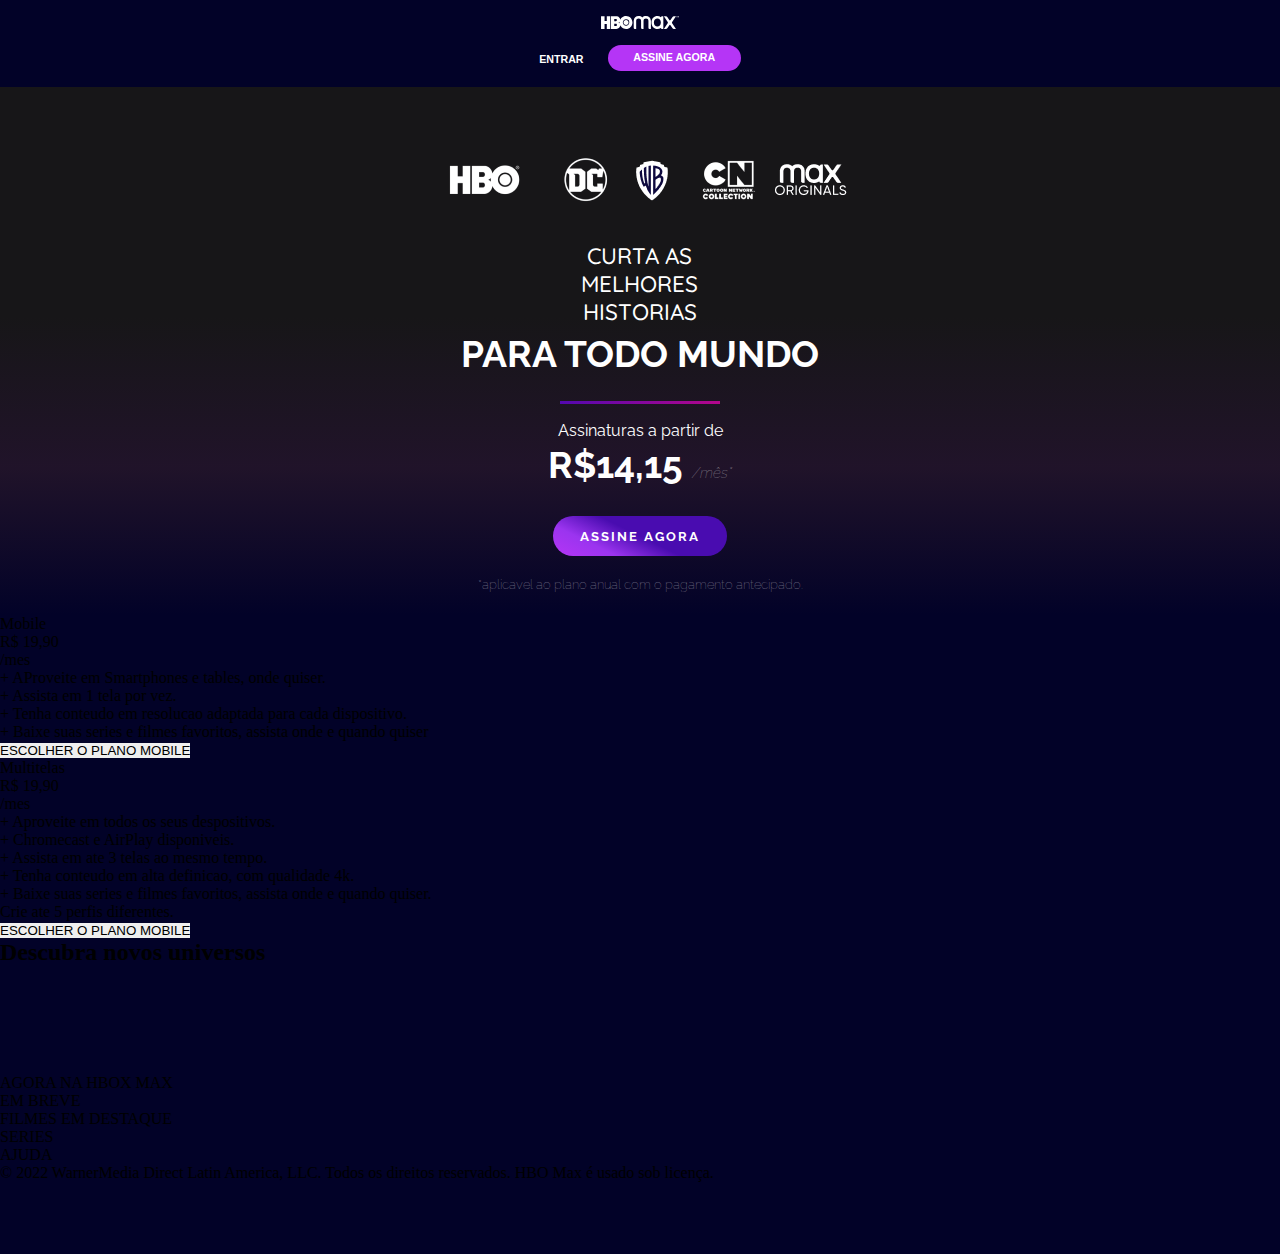
==== index.html @ 8b98d202 "add main style" ====
<!DOCTYPE html>
<html lang="en">

<head>
    <meta charset="UTF-8">
    <meta name="viewport" content="width=device-width, initial-scale=1.0">
    <title>MAX</title>
    <link rel="shortcut icon" href="assets/images/hbo-logo.svg" type="image/x-icon">
    <link rel="stylesheet" href="assets/styles/styles.css">
</head>

<body>
    <header>
        
        <img src="assets/images/hbo-logo.svg" alt="">
        
        <nav>
            <button id="btn-entrar"><a href="login.html">ENTRAR</a></button>
            <button id="btn-assine-agora"><a href="#">ASSINE AGORA</a></button>
        </nav>
    </header>
    <main>
        <section id="section-one">
            <nav>
                <ul>
                    <li><img src="assets/images/hbo.png" alt="hbo logo"></li>
                    <li><img src="assets/images/dc-logo.png" alt="dc logo"></li>
                    <li><img src="assets/images/wb.png" alt="warner bros logo" id="wb_logo"></li>
                    <li><img src="assets/images/cartoon-network_neutral.png" alt="carton network logo"></li>
                    <li><img src="assets/images/max_originals.png" alt="max originals logo"></li>
                </ul>
            </nav>

            <h3>CURTA AS MELHORES HISTORIAS</h3>
            <h2>PARA TODO MUNDO</h2>

            <div id="divisoria"></div>

            <p>Assinaturas a partir de</p>
            <h2>R$14,15 <span>/mês*</span></h2>

            <button>ASSINE AGORA</button>

            <p id="text-aplicavel">
                *aplicavel ao plano anual com o pagamento
                antecipado.
            </p>
        </section>


    </main>


    <section>
        <div>
            <div>
                <p>Mobile</p>
                <p>R$ 19,90 </p>
                <p>/mes</p>
            </div>

            <ul>
                <li>+ AProveite em Smartphones e tables, onde
                    quiser.
                </li>

                <li>
                    + Assista em 1 tela por vez.
                </li>

                <li>
                    + Tenha conteudo em resolucao adaptada
                    para cada dispositivo.
                </li>

                <li>
                    + Baixe suas series e filmes favoritos, assista
                    onde e quando quiser
                </li>
            </ul>

            <button>ESCOLHER O PLANO MOBILE</button>
        </div>

        <div>
            <div>
                <p>Multitelas</p>
                <p>R$ 19,90 </p>
                <p>/mes</p>
            </div>

            <ul>
                <li>
                    + Aproveite em todos os seus despositivos.
                </li>

                <li>
                    + Chromecast e AirPlay disponiveis.
                </li>

                <li>
                    + Assista em ate 3 telas ao mesmo tempo.
                </li>

                <li>
                    + Tenha conteudo em alta definicao, com
                    qualidade 4k.
                </li>

                <li>
                    + Baixe suas series e filmes favoritos, assista
                    onde e quando quiser.
                </li>

                <li>
                    Crie ate 5 perfis diferentes.
                </li>
            </ul>

            <button>ESCOLHER O PLANO MOBILE</button>
        </div>
    </section>

    <section>
        <h2>Descubra novos universos</h2>

        <div>
            <div>
                <img src="" alt="">
            </div>

            <div>
                <img src="" alt="">
            </div>

            <div>
                <img src="" alt="">
            </div>

            <div>
                <img src="" alt="">
            </div>

            <div>
                <img src="" alt="">
            </div>

            <div>
                <img src="" alt="">
            </div>
        </div>
    </section>

    <footer>
        <nav>
            <ul>
                <li>AGORA NA HBOX MAX</li>
                <li>EM BREVE</li>
                <li>FILMES EM DESTAQUE</li>
                <li>SERIES</li>
                <li>AJUDA</li>
            </ul>
        </nav>

        <p>© 2022 WarnerMedia Direct Latin America, LLC. Todos os direitos
            reservados. HBO Max é usado sob licença.</p>

        <nav>
            <ul>
                <li><img src="" alt=""></li>
                <li><img src="" alt=""></li>
                <li><img src="" alt=""></li>
                <li><img src="" alt=""></li>
            </ul>
        </nav>
    </footer>
</body>

</html>
---- assets/styles/styles.css ----
@import url("https://fonts.googleapis.com/css2?family=Raleway:wght@300;400;500;600;700&display=swap");
@import url("https://fonts.googleapis.com/css2?family=Quicksand:wght@300;400;700&display=swap");



*{
    margin: 0;
    padding: 0;
    border: 0;
}

body{
    background-color: #020228;
}

header{
    font-family: Arial, Helvetica, sans-serif;
    display: flex;
    flex-direction: column;
    background-color: #020228;
    align-items: center;
    padding: 1em;
    gap: 1em;
}

header nav{
    display: flex;
    flex-direction: row wrap;
    gap: 1.5em;
}

header img{
    height: 0.8em;
}

header nav #btn-entrar{
    background-color: transparent;
}

main{
    display: flex;
    flex-direction: column;
    background-color: #171618;

}
#section-one{
    text-align: center;
    margin-top: 2em;
    display: flex;
    flex-direction: column;
    background: linear-gradient(#171618  40%, #53048728, #020228);
    padding: 1em;
    color: white;
    gap: 0.1em;
}


#section-one nav ul{
    padding: 1em;
    display: flex;
    flex-direction: row;
    align-items: center;
    flex-wrap: wrap;
    justify-content: center;
    list-style-type: none;
}
 

#btn-assine-agora{
    display: flex;
    justify-content: center;
    background-color: #b535f6;
    padding: 0.5em;
    border-radius: 25px;
    cursor: pointer;
    width: 10em;
    height: 2em;
    transition:0.5s;
}

#btn-entrar a, #btn-assine-agora a{
    font-weight: 600;
    color: white;
    text-decoration: none;
    font-size: 0.8em;
}


#section-one h3{
    margin: 0.5em auto;
    font-family: "Quicksand", sans-serif;
    font-weight: 500;
    font-size: 1.4em;
    width: 6em;  
}

#section-one h2{
    font-family: "Raleway", sans-serif;
    font-size: 2.3em;
    position: relative;
    top: -0.2em;
}

#section-one #divisoria{
    background: linear-gradient(to right, rgb(83, 8, 175), rgb(180, 6, 139));
    width: 10em;
    text-align: center;
    margin: 1em auto;
    height: 0.2em;
}

#section-one p{
    font-family: "Raleway", sans-serif;
    margin-bottom: 0.5em;
}

#section-one h2 span{
    font-style: italic;
    font-size: 0.4em;
    font-family: "Raleway", sans-serif;
    font-weight: 100;
    color: rgba(255, 255, 255, 0.525);
}

#section-one button{
    font-family: "Raleway", sans-serif;
    margin: 1.5em auto;
    width: 13em;
    height: 3em;
    border-radius: 25px;
    color: white;
    background: linear-gradient(
        26deg,
        #b535f6,
        #9b34ef,
        #490cb0 50% 
        
    );
    font-weight: 700;
    letter-spacing: 2px;
}

#section-one #text-aplicavel{
    font-size: 0.8em;
    font-family: "Raleway", sans-serif;
    font-weight: 100;
    color: rgba(255, 255, 255, 0.525);
}

#wb_logo{
    margin-right: 1em;
}

#btn-assine-agora:hover{
    background-color: #602a7b;
}
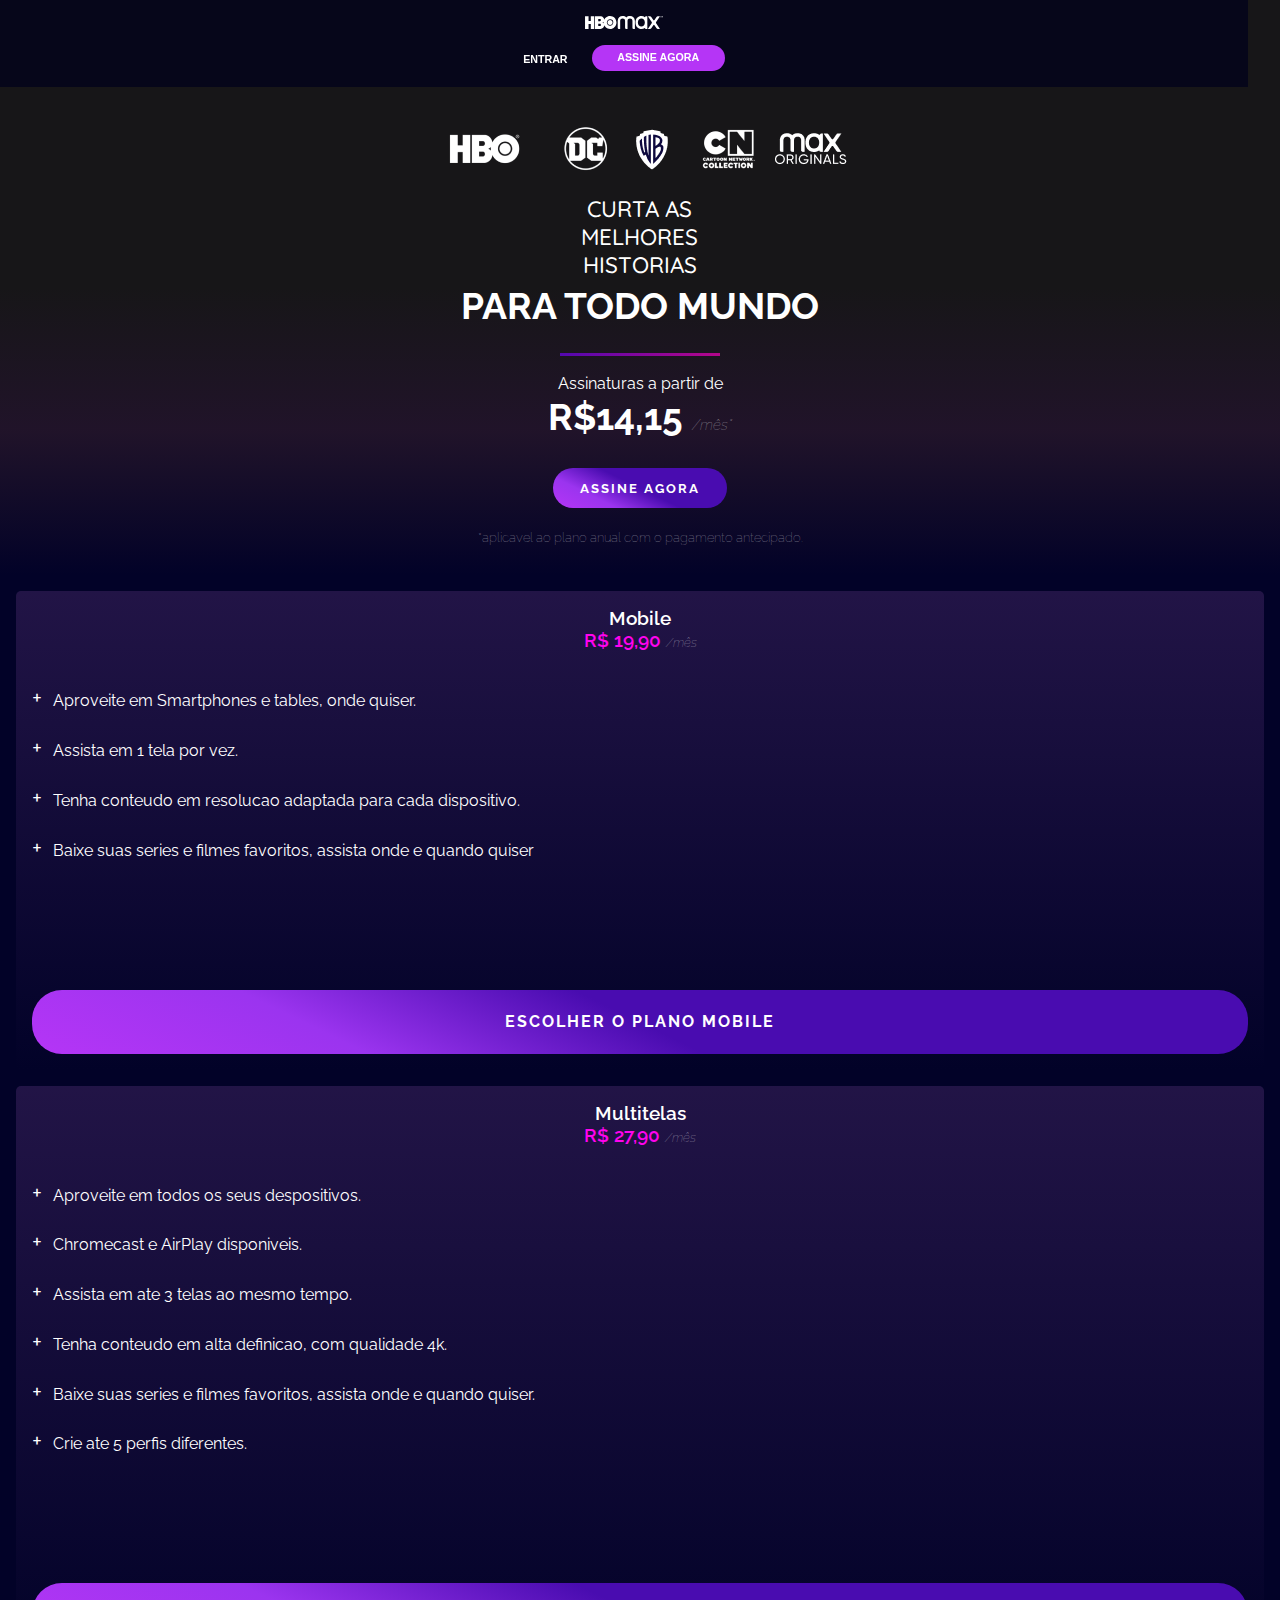
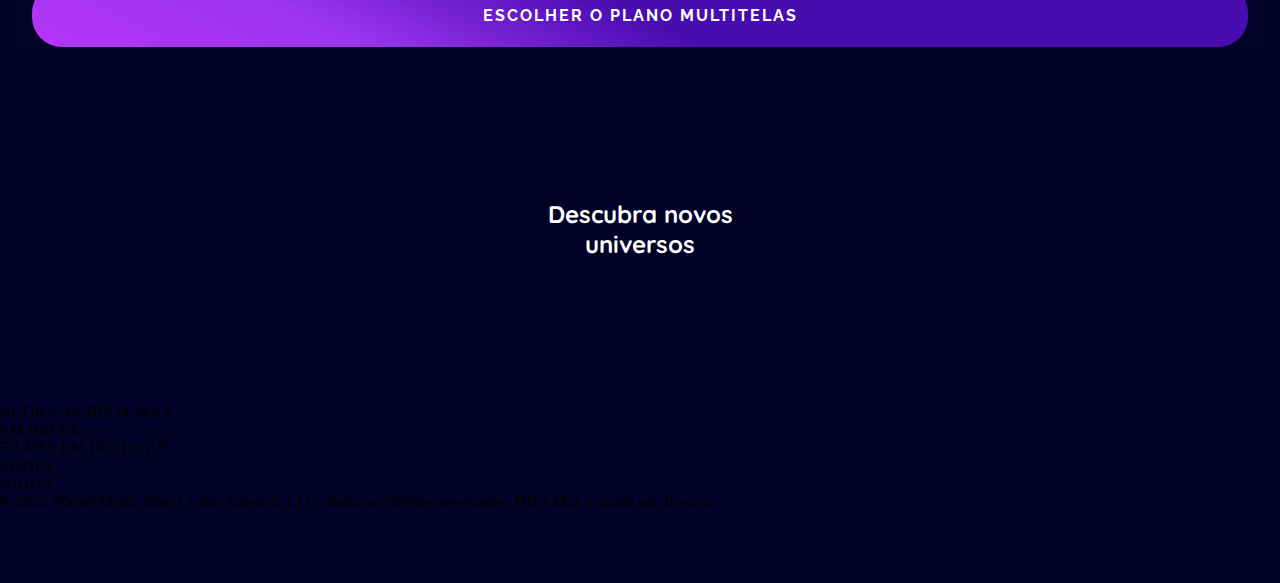
==== commit 0ee42d5e: "add price cards" ====
--- a/index.html
+++ b/index.html
@@ -51,30 +51,29 @@
     </main>
 
 
-    <section>
-        <div>
-            <div>
+    <section id="card-section">
+        <div id="card-one">
+            <div id="card-one-price">
                 <p>Mobile</p>
-                <p>R$ 19,90 </p>
-                <p>/mes</p>
+                <p id="price">R$ 19,90 <span>/mês</span></p>
             </div>
 
             <ul>
-                <li>+ AProveite em Smartphones e tables, onde
+                <li><span id="plus">+</span> Aproveite em Smartphones e tables, onde
                     quiser.
                 </li>
 
                 <li>
-                    + Assista em 1 tela por vez.
+                    <span id="plus">+</span> Assista em 1 tela por vez.
                 </li>
 
                 <li>
-                    + Tenha conteudo em resolucao adaptada
+                    <span id="plus">+</span> Tenha conteudo em resolucao adaptada
                     para cada dispositivo.
                 </li>
 
                 <li>
-                    + Baixe suas series e filmes favoritos, assista
+                    <span id="plus">+</span> Baixe suas series e filmes favoritos, assista
                     onde e quando quiser
                 </li>
             </ul>
@@ -82,46 +81,45 @@
             <button>ESCOLHER O PLANO MOBILE</button>
         </div>
 
-        <div>
-            <div>
+        <div id="card-one">
+            <div id="card-one-price">
                 <p>Multitelas</p>
-                <p>R$ 19,90 </p>
-                <p>/mes</p>
+                <p id="price">R$ 27,90 <span>/mês</span></p>
             </div>
 
             <ul>
                 <li>
-                    + Aproveite em todos os seus despositivos.
+                    <span id="plus">+</span> Aproveite em todos os seus despositivos.
                 </li>
 
                 <li>
-                    + Chromecast e AirPlay disponiveis.
+                    <span id="plus">+</span> Chromecast e AirPlay disponiveis.
                 </li>
 
                 <li>
-                    + Assista em ate 3 telas ao mesmo tempo.
+                    <span id="plus">+</span> Assista em ate 3 telas ao mesmo tempo.
                 </li>
 
                 <li>
-                    + Tenha conteudo em alta definicao, com
+                    <span id="plus">+</span> Tenha conteudo em alta definicao, com
                     qualidade 4k.
                 </li>
 
                 <li>
-                    + Baixe suas series e filmes favoritos, assista
+                    <span id="plus">+</span> Baixe suas series e filmes favoritos, assista
                     onde e quando quiser.
                 </li>
 
                 <li>
-                    Crie ate 5 perfis diferentes.
+                    <span id="plus">+</span> Crie ate 5 perfis diferentes.
                 </li>
             </ul>
 
-            <button>ESCOLHER O PLANO MOBILE</button>
+            <button>ESCOLHER O PLANO MULTITELAS</button>
         </div>
     </section>
 
-    <section>
+    <section id="new-universes">
         <h2>Descubra novos universos</h2>
 
         <div>
--- a/assets/styles/styles.css
+++ b/assets/styles/styles.css
@@ -17,10 +17,13 @@
     font-family: Arial, Helvetica, sans-serif;
     display: flex;
     flex-direction: column;
-    background-color: #020228;
+    background-color: #02021bcf;
     align-items: center;
     padding: 1em;
     gap: 1em;
+    position: fixed;
+    width: 95vw;
+    z-index: 10;
 }
 
 header nav{
@@ -45,24 +48,60 @@
 }
 #section-one{
     text-align: center;
-    margin-top: 2em;
+    margin-top: 6em;
     display: flex;
     flex-direction: column;
     background: linear-gradient(#171618  40%, #53048728, #020228);
-    padding: 1em;
+    padding: 1.5em;
     color: white;
     gap: 0.1em;
 }
 
 
 #section-one nav ul{
-    padding: 1em;
     display: flex;
     flex-direction: row;
     align-items: center;
     flex-wrap: wrap;
     justify-content: center;
     list-style-type: none;
+}
+
+#card-one{
+    border-radius: 5px;
+    background: linear-gradient(to bottom, #2e1b52b8 ,#020228);
+    margin: 1em 1em;
+    font-family: "Raleway", sans-serif;
+    display: flex;
+    flex-direction: column;
+    color: white;
+    padding: 1em;
+}
+
+#card-one ul{
+    margin: 2em 0em;
+    list-style-type: none;
+    display: flex;
+    flex-direction: column;
+    gap: 1.3em;
+    font-weight: 400;
+}
+
+#card-one-price{
+    display: flex;
+    flex-direction: column;
+    justify-content: center;
+    margin: 0em auto;
+    text-align: center;
+}
+
+#new-universes{
+    margin-top: 4em;
+    display: flex;
+    flex-direction: column;
+    text-align: center;
+    font-family: "Quicksand", sans-serif;
+    color: white;
 }
  
 
@@ -99,6 +138,7 @@
     font-size: 2.3em;
     position: relative;
     top: -0.2em;
+    
 }
 
 #section-one #divisoria{
@@ -155,4 +195,51 @@
     background-color: #602a7b;
 }
 
-
+#card-one-price p{
+    font-weight: 600;
+    font-size: 1.2em;
+}
+
+#card-one-price #price{
+    color: rgb(255, 3, 238);
+    font-size: 1.2em;
+}
+
+#card-one-price p span{
+    font-style: italic;
+    font-size: 0.7em;
+    font-family: "Raleway", sans-serif;
+    font-weight: 100;
+    color: rgba(255, 255, 255, 0.525);
+}
+
+#plus{
+    font-size: 1.5em;
+    margin-right: 0.3em;
+}
+
+#card-one button{
+    margin-top: 6em;
+    height: 4em;
+    border-radius: 30px;
+    font-family: "Raleway", sans-serif;
+    color: white;
+    font-size: 1em;
+    letter-spacing: 2px;
+    font-weight: 700;
+    background: linear-gradient(
+        26deg,
+        #b535f6,
+        #9b34ef,
+        #490cb0 50% 
+        
+    );
+
+    cursor: pointer;
+}
+
+#new-universes h2{
+    width: 10em;
+    margin: 3em auto 1em auto;
+}
+
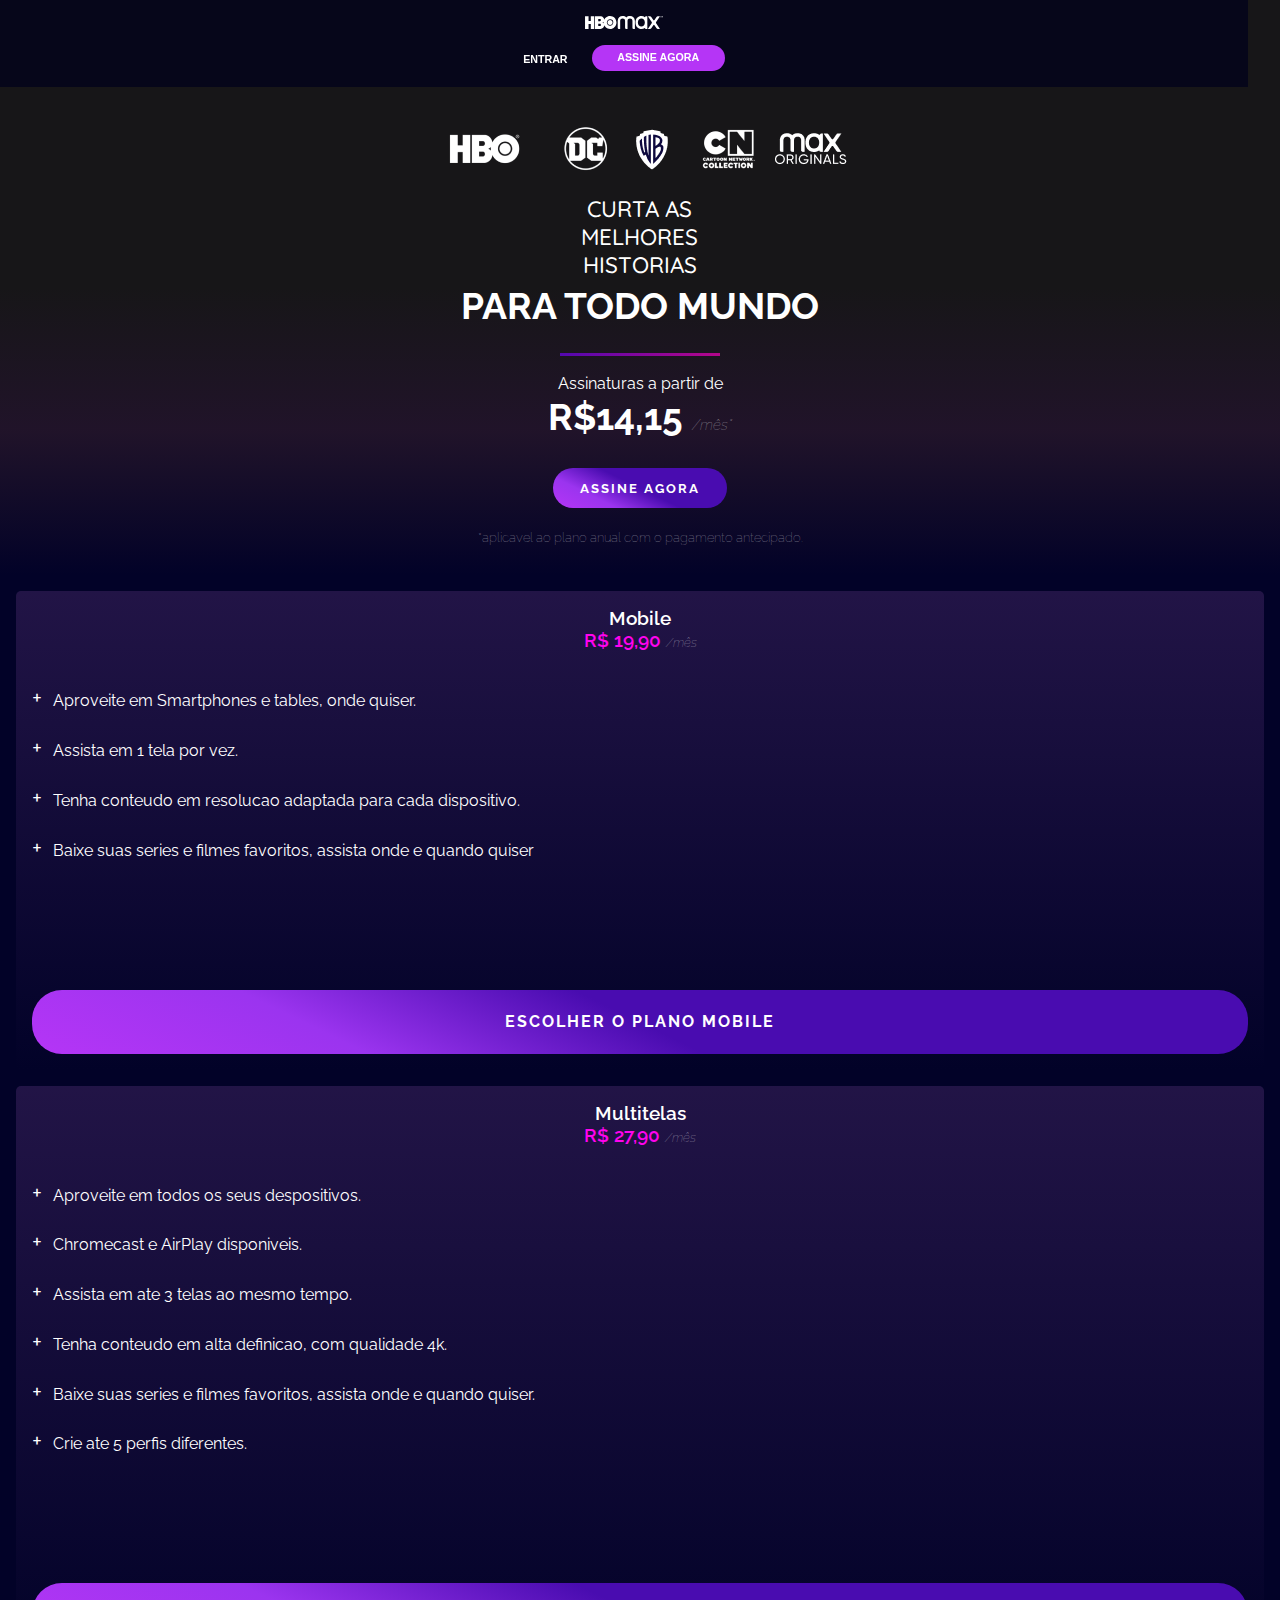
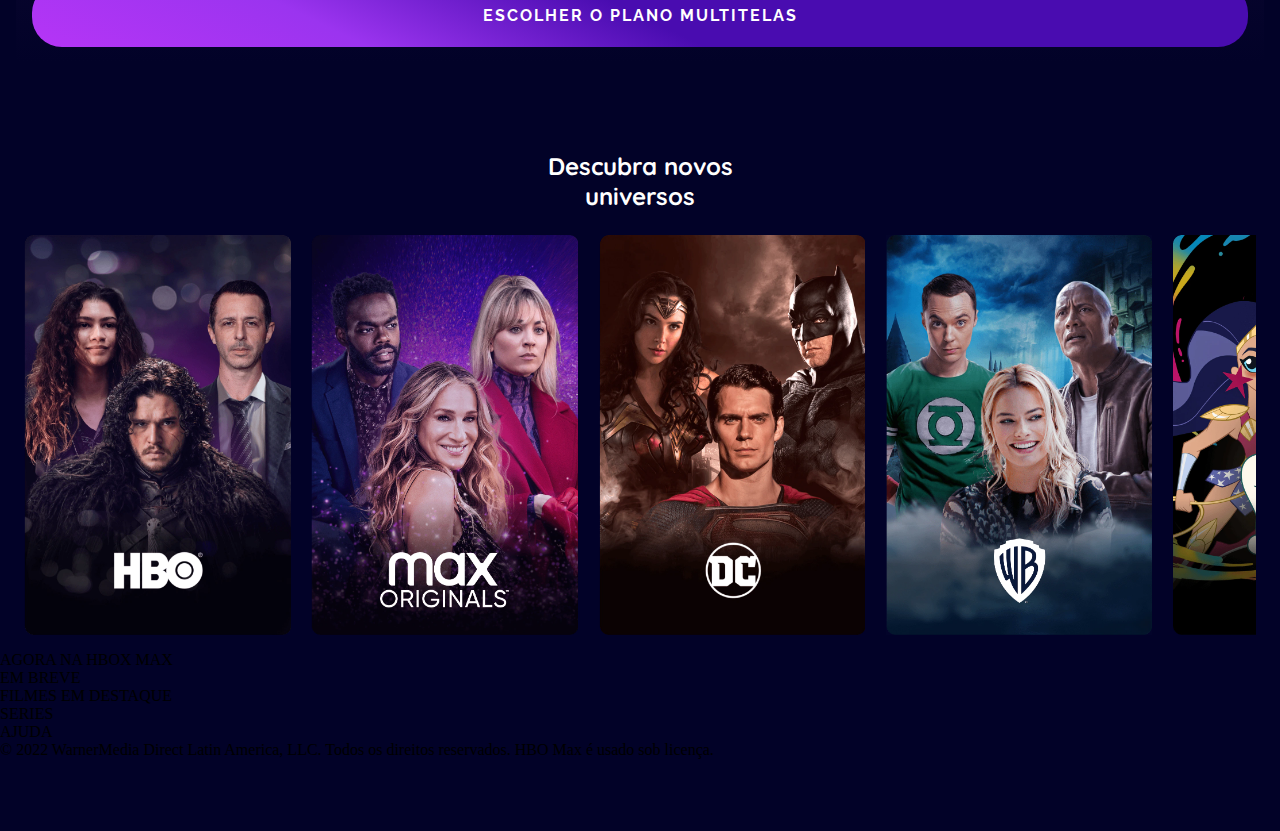
==== commit 41fa533c: "add carousel" ====
--- a/index.html
+++ b/index.html
@@ -122,30 +122,20 @@
     <section id="new-universes">
         <h2>Descubra novos universos</h2>
 
-        <div>
-            <div>
-                <img src="" alt="">
-            </div>
-
-            <div>
-                <img src="" alt="">
-            </div>
-
-            <div>
-                <img src="" alt="">
-            </div>
-
-            <div>
-                <img src="" alt="">
-            </div>
-
-            <div>
-                <img src="" alt="">
-            </div>
-
-            <div>
-                <img src="" alt="">
-            </div>
+        <div id="new-universes-cards">
+        
+                <img src="assets/images/hbo-default_0.webp" alt="">
+        
+                <img src="assets/images/MAX-Default.webp" alt="">
+            
+                <img src="assets/images/DC_Default.webp" alt="">
+            
+                <img src="assets/images/WB-Default.webp" alt="">
+        
+                <img src="assets/images/CN-Default.webp" alt="">
+            
+                <img src="assets/images/UCL-Default.webp" alt="">
+            
         </div>
     </section>
 
--- a/assets/styles/styles.css
+++ b/assets/styles/styles.css
@@ -102,8 +102,29 @@
     text-align: center;
     font-family: "Quicksand", sans-serif;
     color: white;
+    margin: 1em auto;
+    flex-wrap: nowrap;
 }
  
+#new-universes-cards{
+    display: flex;
+    flex-direction: row;
+    flex-wrap: nowrap;
+    align-items: center;
+    align-content: center;
+    gap: 1.3em;
+    overflow: scroll;
+    animation: 35s slide infinite linear;
+    margin-left: 1.5em;
+    margin-right: 1.5em;
+    
+}
+
+
+#new-universes-cards img{
+    height: 25em;
+    
+}
 
 #btn-assine-agora{
     display: flex;
@@ -243,3 +264,17 @@
     margin: 3em auto 1em auto;
 }
 
+#new-universes-cards::-webkit-scrollbar{
+    
+}
+
+@keyframes scrolling{
+    0% {
+        transform: translateX(0);
+
+    }
+
+    100%{
+        transform: translateX(-100%);
+    }
+}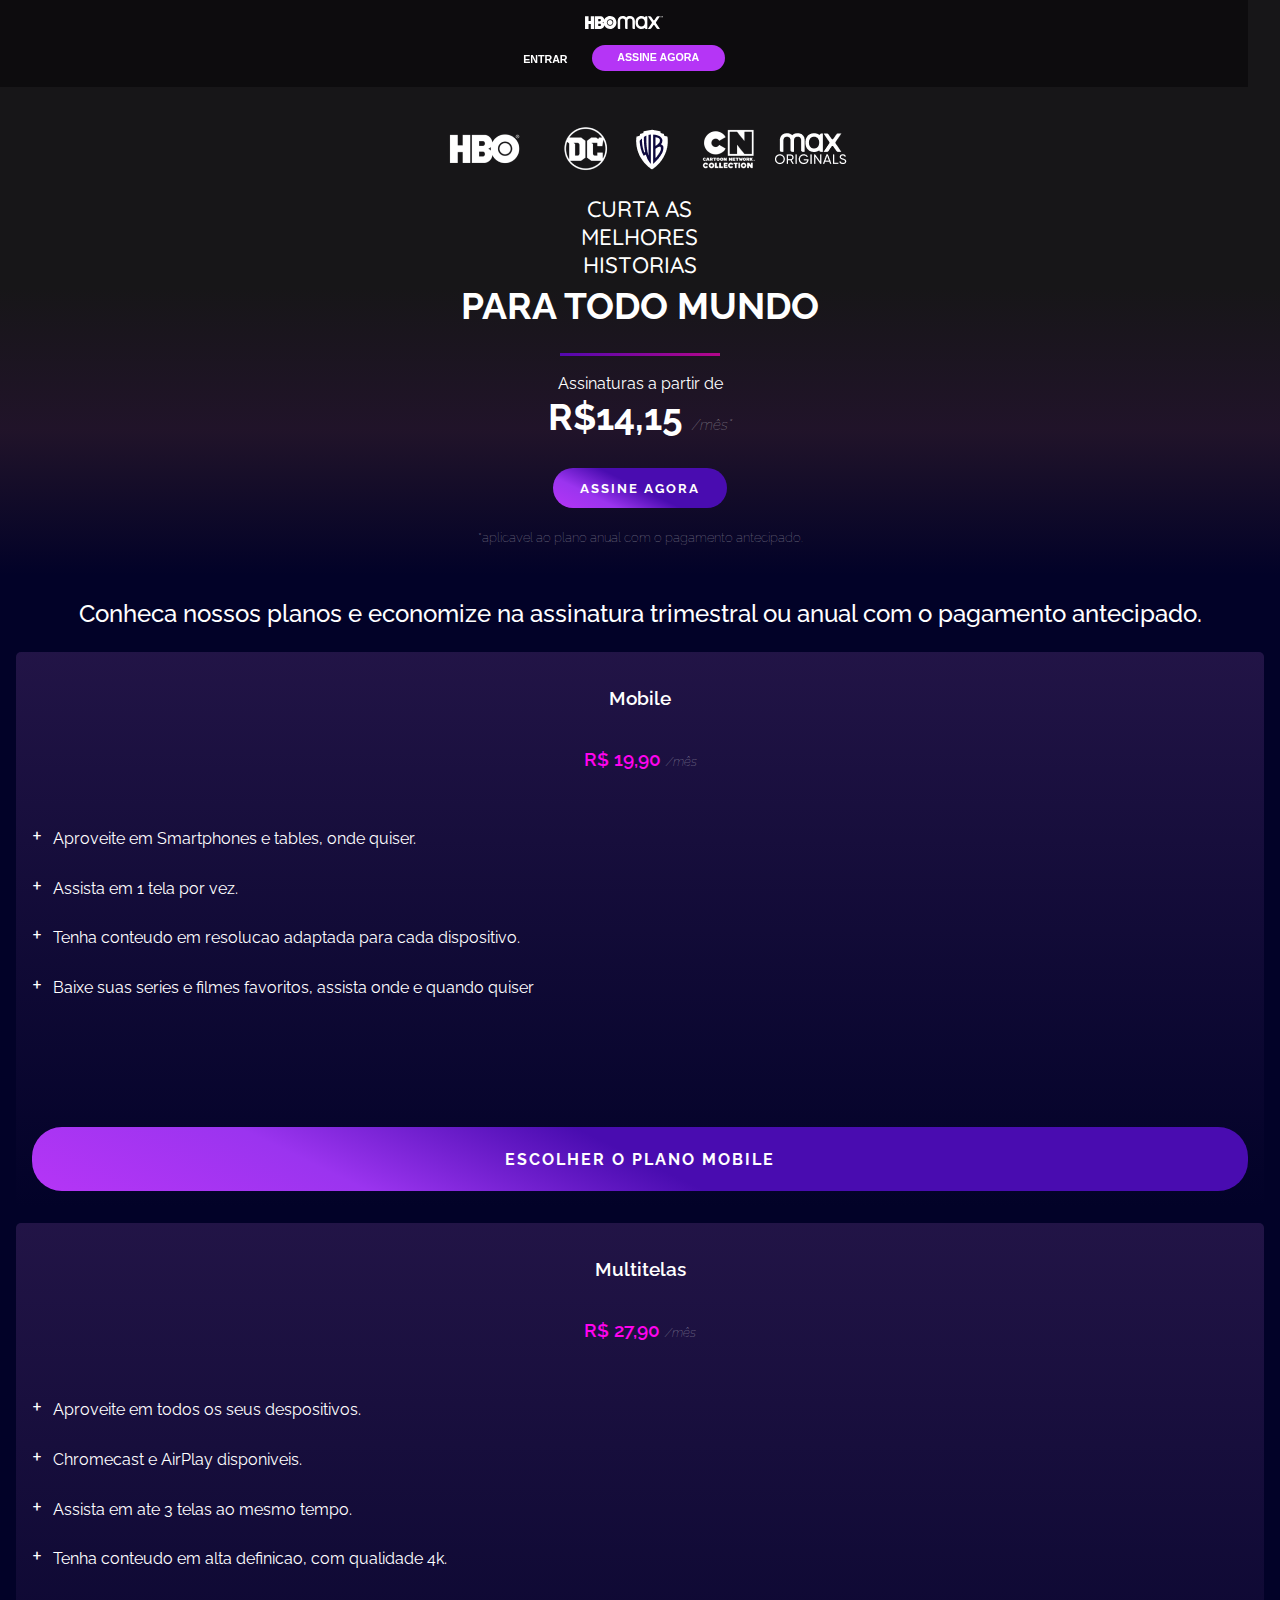
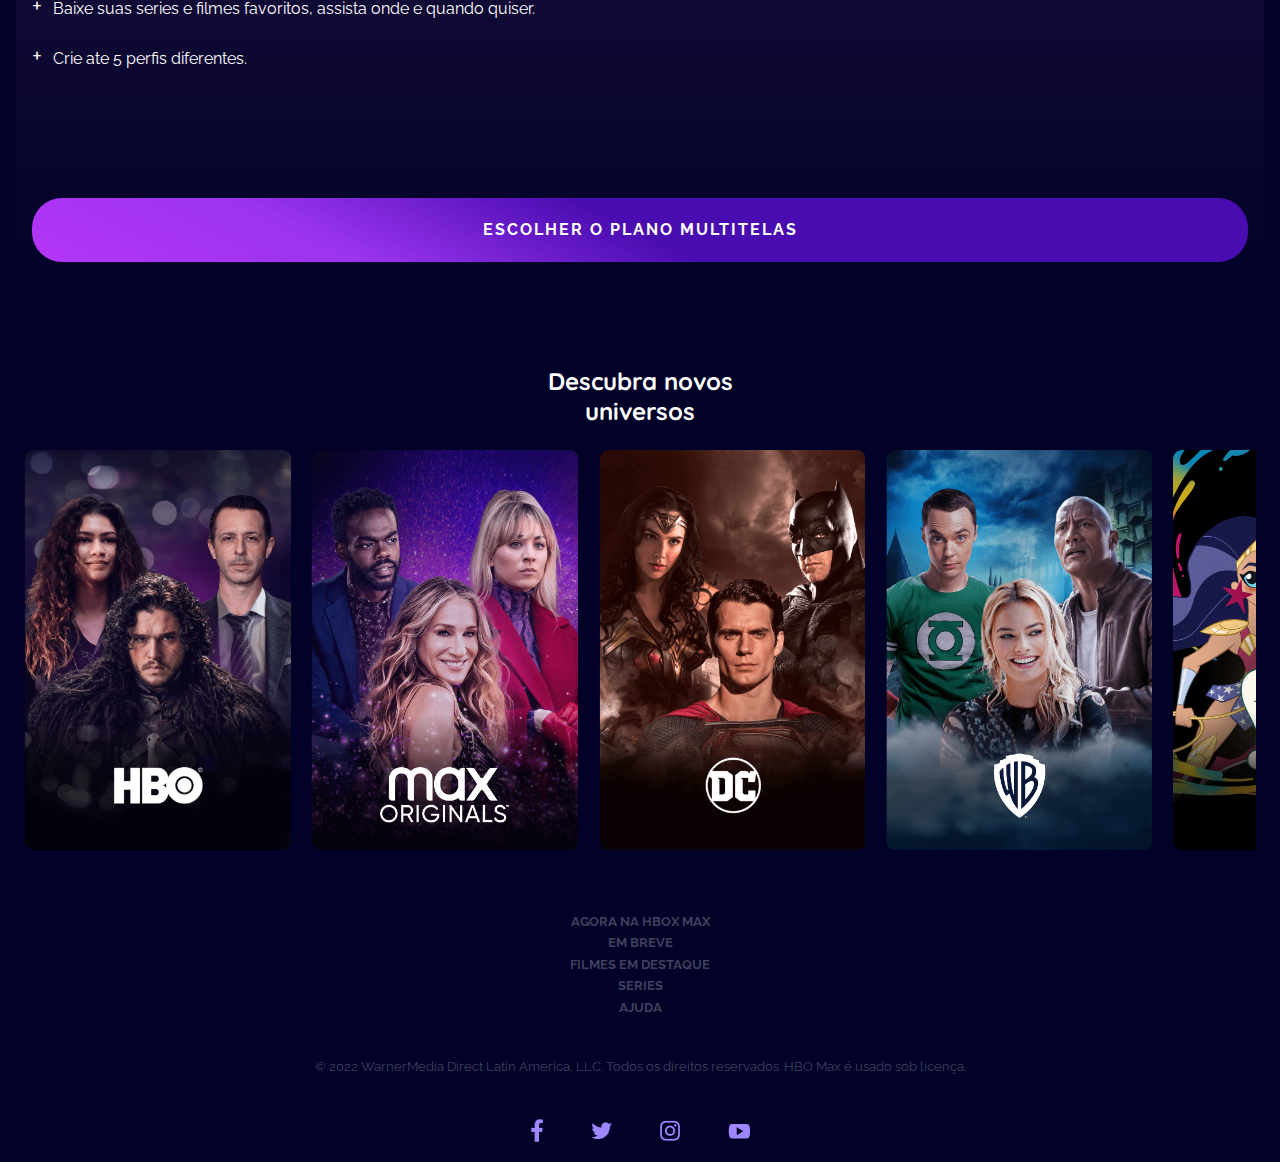
==== commit 7ea2efa4: "mobile first design" ====
--- a/index.html
+++ b/index.html
@@ -52,6 +52,11 @@
 
 
     <section id="card-section">
+
+        <p>Conheca nossos planos e economize na assinatura trimestral ou anual
+            com o pagamento antecipado.
+        </p>
+
         <div id="card-one">
             <div id="card-one-price">
                 <p>Mobile</p>
@@ -80,6 +85,7 @@
 
             <button>ESCOLHER O PLANO MOBILE</button>
         </div>
+
 
         <div id="card-one">
             <div id="card-one-price">
@@ -140,7 +146,7 @@
     </section>
 
     <footer>
-        <nav>
+        <nav id="nav1">
             <ul>
                 <li>AGORA NA HBOX MAX</li>
                 <li>EM BREVE</li>
@@ -153,12 +159,12 @@
         <p>© 2022 WarnerMedia Direct Latin America, LLC. Todos os direitos
             reservados. HBO Max é usado sob licença.</p>
 
-        <nav>
+        <nav id="nav2">
             <ul>
-                <li><img src="" alt=""></li>
-                <li><img src="" alt=""></li>
-                <li><img src="" alt=""></li>
-                <li><img src="" alt=""></li>
+                <li><img src="assets/images/fb_0.png" alt=""></li>
+                <li><img src="assets/images/twitter_0.png" alt=""></li>
+                <li><img src="assets/images/instagram_0.png" alt=""></li>
+                <li><img src="assets/images/youtube_0.png" alt=""></li>
             </ul>
         </nav>
     </footer>
--- a/assets/styles/styles.css
+++ b/assets/styles/styles.css
@@ -17,7 +17,7 @@
     font-family: Arial, Helvetica, sans-serif;
     display: flex;
     flex-direction: column;
-    background-color: #02021bcf;
+    background-color: #00000069;
     align-items: center;
     padding: 1em;
     gap: 1em;
@@ -114,10 +114,51 @@
     align-content: center;
     gap: 1.3em;
     overflow: scroll;
+    overflow-y: hidden;
     animation: 35s slide infinite linear;
     margin-left: 1.5em;
     margin-right: 1.5em;
-    
+
+}
+
+footer{
+    margin-top: 4em;
+    color: white;
+    font-family: "Raleway", sans-serif;
+    display: flex;
+    flex-direction: column;
+    gap: 2em;
+}
+
+footer #nav1 ul{
+    display: flex;
+    flex-direction: column;
+    align-items: center;
+    list-style-type: none;
+    font-size: 0.8em;
+    color: rgba(255, 255, 255, 0.256);
+    font-weight: 700;
+    gap: 0.5em;
+}
+
+footer #nav2 ul{
+    display: flex;
+    flex-direction: row;
+
+    list-style-type: none;
+    gap: 3em;
+    align-items: center;
+    justify-content: center;
+    margin-bottom: 1em;
+
+}
+
+
+footer p{
+    font-size: 0.8em;
+    color: rgba(255, 255, 255, 0.256);
+    text-align: center;
+    margin: 1em 1em;
 }
 
 
@@ -199,6 +240,8 @@
     );
     font-weight: 700;
     letter-spacing: 2px;
+
+    animation: wiggle 2.5s infinite;
 }
 
 #section-one #text-aplicavel{
@@ -214,6 +257,15 @@
 
 #btn-assine-agora:hover{
     background-color: #602a7b;
+}
+
+#card-section p{
+    color: white;
+    font-family: "Raleway", sans-serif;
+    font-size: 1.5em;
+    margin: 1em 1em;
+    font-weight: 500;
+    text-align: center;
 }
 
 #card-one-price p{
@@ -257,24 +309,56 @@
     );
 
     cursor: pointer;
-}
+
+}
+
 
 #new-universes h2{
     width: 10em;
     margin: 3em auto 1em auto;
 }
 
-#new-universes-cards::-webkit-scrollbar{
+#new-universes-cards::-webkit-scrollbar {
+    width: 8px; 
+    height: 12px; 
+}
+
+#new-universes-cards::-webkit-scrollbar-thumb {
+    background-color: #b535f6; 
+    border-radius: 10px; 
+}
+
+@keyframes wiggle{
+    0%{
+        transform: rotate(0);
+    }
+
+    10%{
+        transform: rotate(10deg);
+    }
+
+    15%{
+        transform: rotate(-10deg);
+    }
+
+    20%{
+        transform: rotate(10deg);
     
-}
-
-@keyframes scrolling{
-    0% {
-        transform: translateX(0);
-
-    }
-
-    100%{
-        transform: translateX(-100%);
+    }
+
+    25%{
+        transform: rotate(-10deg);
+    }
+
+    30%{
+        transform: rotate(10deg);
+    }
+
+    35%{
+        transform: rotate(-10deg);
+    }
+
+    40%, 100%{
+        transform: rotate(0);
     }
 }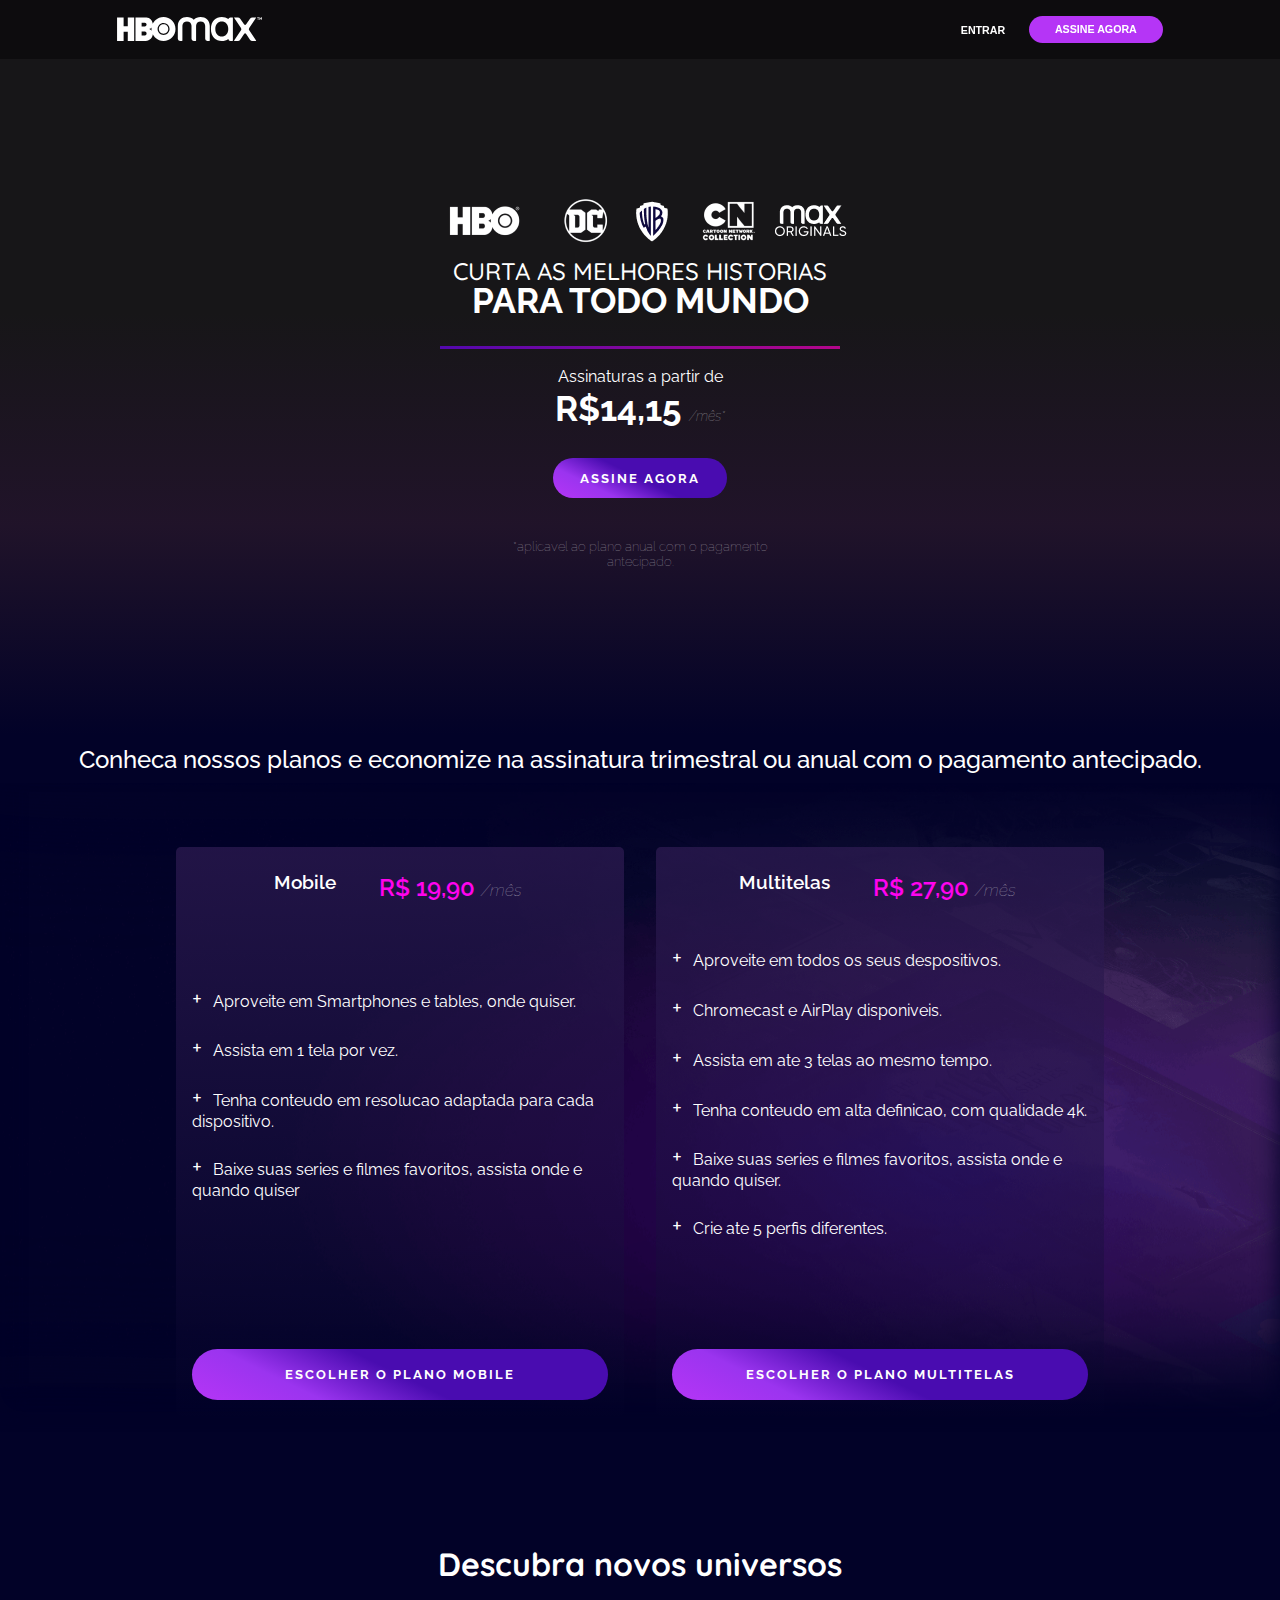
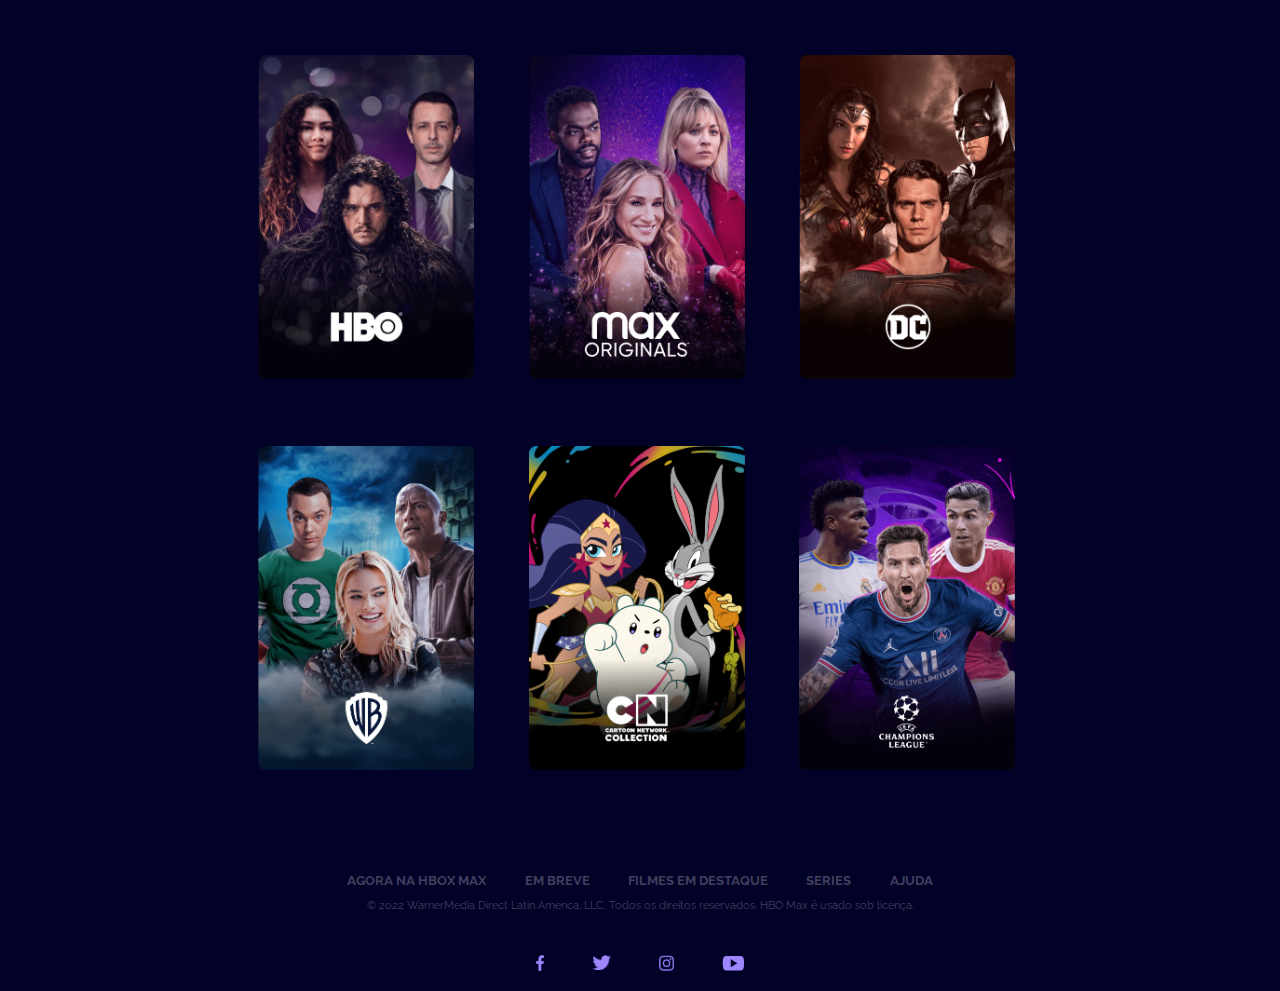
==== commit c5576af1: "add login form" ====
--- a/index.html
+++ b/index.html
@@ -7,6 +7,7 @@
     <title>MAX</title>
     <link rel="shortcut icon" href="assets/images/hbo-logo.svg" type="image/x-icon">
     <link rel="stylesheet" href="assets/styles/styles.css">
+    <link rel="stylesheet" href="assets/styles/media-queries.css">
 </head>
 
 <body>
@@ -57,72 +58,61 @@
             com o pagamento antecipado.
         </p>
 
-        <div id="card-one">
-            <div id="card-one-price">
-                <p>Mobile</p>
-                <p id="price">R$ 19,90 <span>/mês</span></p>
+        <div id="cards">
+            <div id="card-one" class="card-1">
+                <div id="card-one-price">
+                    <p>Mobile</p>
+                    <p id="price">R$ 19,90 <span>/mês</span></p>
+                </div>
+                <ul>
+                    <li><span id="plus">+</span> Aproveite em Smartphones e tables, onde
+                        quiser.
+                    </li>
+                    <li>
+                        <span id="plus">+</span> Assista em 1 tela por vez.
+                    </li>
+                    <li>
+                        <span id="plus">+</span> Tenha conteudo em resolucao adaptada
+                        para cada dispositivo.
+                    </li>
+                    <li>
+                        <span id="plus">+</span> Baixe suas series e filmes favoritos, assista
+                        onde e quando quiser
+                    </li>
+                </ul>
+                <button id="btn-1">ESCOLHER O PLANO MOBILE</button>
+           </div>
+            <div id="card-one" class="card-2">
+                <div id="card-one-price">
+                    <p>Multitelas</p>
+                    <p id="price">R$ 27,90 <span>/mês</span></p>
+                </div>
+                <ul>
+                    <li>
+                        <span id="plus">+</span> Aproveite em todos os seus despositivos.
+                    </li>
+                    <li>
+                        <span id="plus">+</span> Chromecast e AirPlay disponiveis.
+                    </li>
+                    <li>
+                        <span id="plus">+</span> Assista em ate 3 telas ao mesmo tempo.
+                    </li>
+                    <li>
+                        <span id="plus">+</span> Tenha conteudo em alta definicao, com
+                        qualidade 4k.
+                    </li>
+                    <li>
+                        <span id="plus">+</span> Baixe suas series e filmes favoritos, assista
+                        onde e quando quiser.
+                    </li>
+                    <li>
+                        <span id="plus">+</span> Crie ate 5 perfis diferentes.
+                    </li>
+                </ul>
+                <button>ESCOLHER O PLANO MULTITELAS</button>
             </div>
-
-            <ul>
-                <li><span id="plus">+</span> Aproveite em Smartphones e tables, onde
-                    quiser.
-                </li>
-
-                <li>
-                    <span id="plus">+</span> Assista em 1 tela por vez.
-                </li>
-
-                <li>
-                    <span id="plus">+</span> Tenha conteudo em resolucao adaptada
-                    para cada dispositivo.
-                </li>
-
-                <li>
-                    <span id="plus">+</span> Baixe suas series e filmes favoritos, assista
-                    onde e quando quiser
-                </li>
-            </ul>
-
-            <button>ESCOLHER O PLANO MOBILE</button>
         </div>
 
-
-        <div id="card-one">
-            <div id="card-one-price">
-                <p>Multitelas</p>
-                <p id="price">R$ 27,90 <span>/mês</span></p>
-            </div>
-
-            <ul>
-                <li>
-                    <span id="plus">+</span> Aproveite em todos os seus despositivos.
-                </li>
-
-                <li>
-                    <span id="plus">+</span> Chromecast e AirPlay disponiveis.
-                </li>
-
-                <li>
-                    <span id="plus">+</span> Assista em ate 3 telas ao mesmo tempo.
-                </li>
-
-                <li>
-                    <span id="plus">+</span> Tenha conteudo em alta definicao, com
-                    qualidade 4k.
-                </li>
-
-                <li>
-                    <span id="plus">+</span> Baixe suas series e filmes favoritos, assista
-                    onde e quando quiser.
-                </li>
-
-                <li>
-                    <span id="plus">+</span> Crie ate 5 perfis diferentes.
-                </li>
-            </ul>
-
-            <button>ESCOLHER O PLANO MULTITELAS</button>
-        </div>
     </section>
 
     <section id="new-universes">
@@ -130,17 +120,17 @@
 
         <div id="new-universes-cards">
         
-                <img src="assets/images/hbo-default_0.webp" alt="">
+                <div id="card1"><img src="assets/images/hbo-default_0.webp" alt="" id="john-snow-img"></div>
         
-                <img src="assets/images/MAX-Default.webp" alt="">
+                <div id="card2"><img src="assets/images/MAX-Default.webp" alt="" id="max-originals-img"></div>
             
-                <img src="assets/images/DC_Default.webp" alt="">
+                <div id="card3"><img src="assets/images/DC_Default.webp" alt="" id="dc-img"></div>
             
-                <img src="assets/images/WB-Default.webp" alt="">
+                <div id="card4"><img src="assets/images/WB-Default.webp" alt="" id="wb-img"></div>
         
-                <img src="assets/images/CN-Default.webp" alt="">
+                <div id="card5"><img src="assets/images/CN-Default.webp" alt="" id="cn-img"></div>
             
-                <img src="assets/images/UCL-Default.webp" alt="">
+                <div id="card6"><img src="assets/images/UCL-Default.webp" alt="" id="champions-img"></div>
             
         </div>
     </section>
--- a/assets/styles/styles.css
+++ b/assets/styles/styles.css
@@ -1,7 +1,49 @@
 @import url("https://fonts.googleapis.com/css2?family=Raleway:wght@300;400;500;600;700&display=swap");
 @import url("https://fonts.googleapis.com/css2?family=Quicksand:wght@300;400;700&display=swap");
 
-
+ 
+:root {
+    --primary-color: #020228;
+    --secondary-color: #ff00e5;
+    --tertiary-color: #b535f6;
+    --btn-bg-color-gradient: linear-gradient(
+      45deg,
+      #9b34ef 0%,
+      #490cb0 20%,
+      transparent 50%
+    );
+    --btn-link-bg-color: #fff;
+    --btn-link-color: #000;
+    --card-bg-color: linear-gradient(0deg, transparent, #3b1e63);
+    --divider-bg-color: linear-gradient(
+      90deg,
+      #5516ba,
+      rgba(255, 0, 229, 0.5) 80%
+    );
+    --nav-bg-color: rgba(0, 0, 0, 0.3);
+    --text-color: #fff;
+    --link-color: #9e86ff;
+    --form-bg-color: rgba(211, 211, 211, 0.06);
+    --form-field-bg-color: rgba(0, 0, 0, 0.2);
+    --form-field-border: 1px solid rgba(255, 255, 255, 0.7);
+    --form-field-placeholder: rgba(255, 255, 255, 0.7);
+    --form-field-error: rgb(255, 76, 76);
+
+    scroll-behavior: smooth;
+  }
+
+  ::-webkit-scrollbar {
+    width: 8px;
+  }
+
+  ::-webkit-scrollbar-thumb {
+    background: var(--tertiary-color);
+    border-radius: 10px;
+  }
+
+  ::-webkit-scrollbar-thumb:hover {
+    background: var(--secondary-color);
+  }
 
 *{
     margin: 0;
@@ -11,6 +53,7 @@
 
 body{
     background-color: #020228;
+
 }
 
 header{
@@ -69,7 +112,7 @@
 
 #card-one{
     border-radius: 5px;
-    background: linear-gradient(to bottom, #2e1b52b8 ,#020228);
+    background: linear-gradient(to bottom, #2e1b52b8 ,#0202284e);
     margin: 1em 1em;
     font-family: "Raleway", sans-serif;
     display: flex;
@@ -263,7 +306,7 @@
     color: white;
     font-family: "Raleway", sans-serif;
     font-size: 1.5em;
-    margin: 1em 1em;
+    margin: 0.4em 1em;
     font-weight: 500;
     text-align: center;
 }
@@ -275,7 +318,7 @@
 
 #card-one-price #price{
     color: rgb(255, 3, 238);
-    font-size: 1.2em;
+    font-size: 1.5em;
 }
 
 #card-one-price p span{
@@ -361,4 +404,5 @@
     40%, 100%{
         transform: rotate(0);
     }
-}+}
+
--- a/assets/styles/media-queries.css
+++ b/assets/styles/media-queries.css
@@ -0,0 +1,243 @@
+@media (min-width: 470px) {
+    
+    header{
+        display: flex;
+        flex-direction: row;
+        justify-content: space-around;
+        width: 100vw;
+    }
+
+    main #section-one h3{
+        width: 15em;
+        font-size: 1.5em;
+        margin-top: 1em;
+    }
+
+    main #section-one h2{
+        font-size: 2em;
+    }
+
+    #section-one #divisoria{
+        width: 400px;
+        margin: 1em auto;
+        
+    }
+
+    #new-universes-cards{
+        display: grid;
+        grid-template-columns: 1fr 1fr;
+        grid-template-rows: 1fr 1fr;
+        overflow: hidden;
+        justify-items: center;
+    }
+
+    #new-universes-cards img{
+        height: 20em;
+        margin: 0em 0.3em;
+    }
+
+
+    #new-universes h2{
+        width: 14em;
+        font-size: 2em;
+    }
+}
+
+@media (min-width: 865px) {
+
+    header{
+        display: flex;
+        flex-direction: row;
+
+    }
+
+    header nav{
+        margin-right: -13em;
+    }
+
+    
+
+    main #section-one{   
+        padding: 10em;
+        margin-top: 2em; 
+    }
+
+    main #section-one h3{
+        width: 16em;
+        margin: 0em auto;
+    }
+
+    main #section-one h2{
+        font-size: 2.2em;
+    }
+
+    #text-aplicavel{
+        width: 20em;
+        margin: 1.5em auto;
+    }
+
+    #new-universes-cards{
+        display: grid;
+        grid-template-columns: repeat(3, 250px);
+        grid-template-rows: repeat(2, 370px);
+        margin: 1em auto;
+        
+    }
+    
+
+    #cards{
+        display: flex;
+        flex-direction: row;
+        background-image: url("/assets/images/background-movies-series.png");
+        justify-content: center;
+        box-shadow: inset 0px -20px 24px 0px #020228;
+        padding: 2em auto;
+        perspective: 900px;
+        perspective-origin: top;
+    }
+
+    #card-one{
+        margin-top: 4em;
+        display: flex;
+        flex-direction: column;
+        justify-content: space-between;
+        width: 26em;
+        transition: transform 0.5s ease-in-out;
+    }
+
+    footer #nav1 ul{
+        display: flex;
+        flex-direction: row;
+        align-items: center;
+        justify-content: center;
+        gap: 3em;
+
+    }
+
+    footer p{
+        font-size: 0.7em;
+        margin-top: -2em;
+    }
+
+    footer #nav2 ul li img{
+        height: 1em;
+        
+    }
+
+    #card-one-price{
+        display: flex;
+        flex-direction: row;
+    }    
+
+    #card-one button{
+        font-size: 0.8em;
+    }
+
+    #new-universes-cards img{
+        cursor: pointer;
+    }
+
+    header img{
+        margin-left: -15em;
+        height: 1.5em;
+    }
+
+    #john-snow-img, #max-originals-img, #dc-img, #wb-img, #cn-img, #champions-img{
+        visibility: hidden;
+        transition: 1s ease-in-out;
+    }
+
+    #card1{
+        background-size: contain;
+        background-repeat: no-repeat;
+        background-image: url("/assets/images/hbo-default_0.webp");
+        transition: 0.5s ease-in-out;
+        cursor: pointer;
+    }
+
+    #card2{
+        background-size: contain;
+        background-repeat: no-repeat;
+        background-image: url("/assets/images/MAX-Default.webp");
+        transition: 0.5s ease-in-out;
+        cursor: pointer;
+    }
+
+    #card3{
+        background-size: contain;
+        background-repeat: no-repeat;
+        background-image: url("/assets/images/DC_Default.webp");
+        transition: 0.5s ease-in-out;
+        cursor: pointer;
+    }
+
+    #card4{
+        background-size: contain;
+        background-repeat: no-repeat;
+        background-image: url("/assets/images/WB-Default.webp");
+        transition: 0.5s ease-in-out;
+        cursor: pointer;
+    }
+
+    #card4:hover{
+        background-image: url("/assets/images/WB-Hover.webp");
+        transition: 0.5s ease-in-out;
+        transform: scale(1.1);
+    }
+    
+    #card5{
+        background-size: contain;
+        background-repeat: no-repeat;
+        background-image: url("/assets/images/CN-Default.webp");
+        transition: 0.5s ease-in-out;
+        cursor: pointer;
+    }
+
+    #card5:hover{
+        background-image: url("/assets/images/CN-Hover.png");
+        transition: 0.5s ease-in-out;
+        transform: scale(1.1);
+    }
+
+    #card6{
+        background-size: contain;
+        background-repeat: no-repeat;
+        background-image: url("/assets/images/UCL-Default.webp");
+        transition: 0.5s ease-in-out;
+        cursor: pointer;
+    }
+
+    #card6:hover{
+        background-image: url("/assets/images/UCL-Hover.webp");
+        transition: 0.5s ease-in-out;
+        transform: scale(1.1);
+    }
+
+    #card3:hover{
+        background-image: url("/assets/images/DC-Hover.webp");
+        transition: 0.5s ease-in-out;
+        transform: scale(1.1);
+    }
+    
+    #card2:hover{
+        background-image: url("/assets/images/MAX-Hover.webp");
+        transition: 0.5s ease-in-out;
+        transform: scale(1.1);
+    }
+
+    #card1:hover{
+        background-image: url("/assets/images/hbo-hover_0.webp");
+        transition: 0.5s ease-in-out;
+        transform: scale(1.1);
+    }
+
+
+    .card-1, .card-2{
+        transition: 1.5s;
+        cursor: pointer;
+    }
+
+    
+    
+}
+
